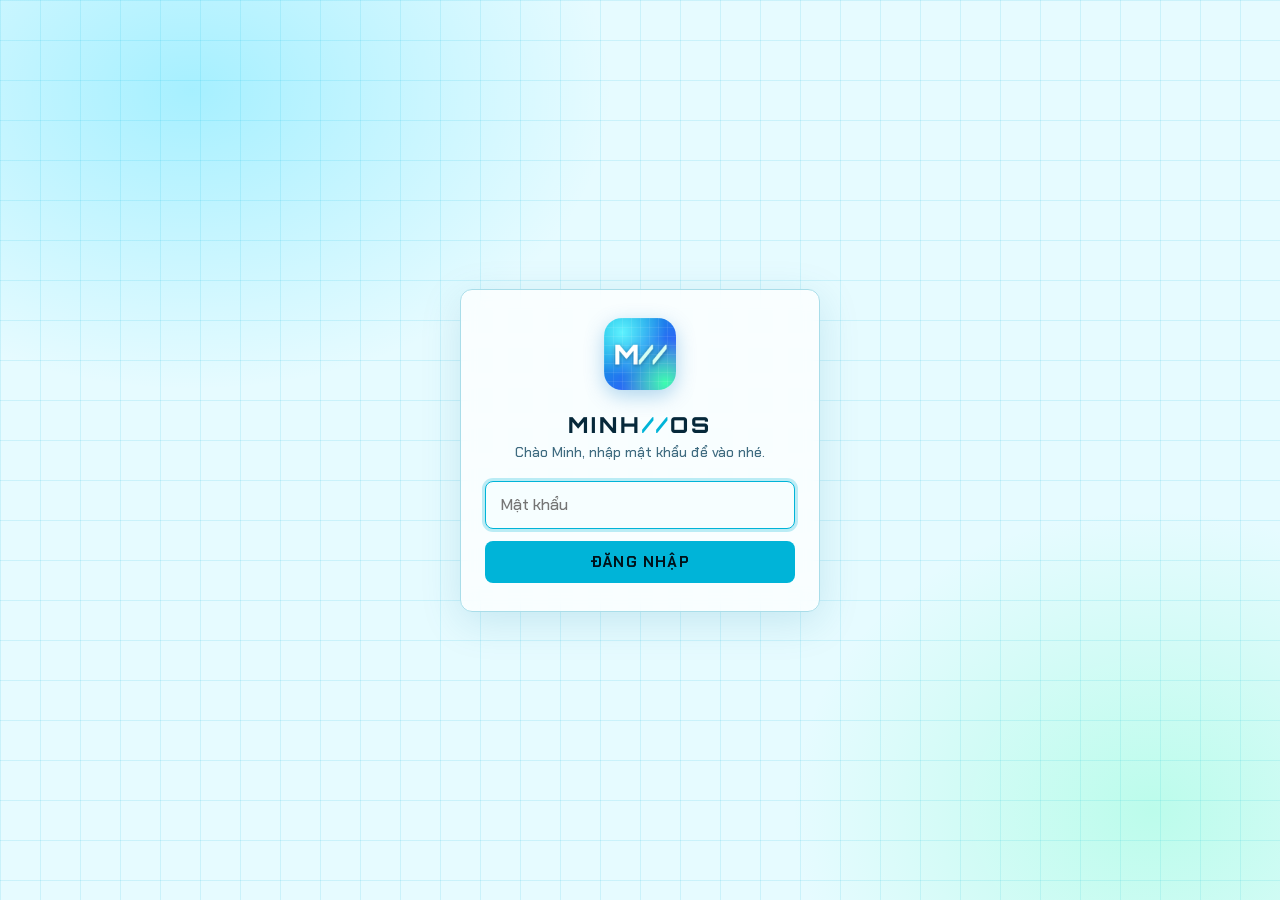
==== static/login.html @ 38ecf5d7 "Aqua Daylight default look, installable iPhone app, password sign-in, Render deploy - Aqua Daylight " ====
<!doctype html>
<html lang="vi">
<head>
<meta charset="utf-8">
<meta name="viewport" content="width=device-width, initial-scale=1, viewport-fit=cover">
<meta name="theme-color" content="#e6fbff">
<link rel="manifest" href="/manifest.webmanifest">
<link rel="apple-touch-icon" href="/static/icons/apple-touch-icon.png">
<meta name="apple-mobile-web-app-capable" content="yes">
<meta name="apple-mobile-web-app-title" content="MINH//OS">
<title>Đăng nhập · MINH//OS</title>
<link rel="stylesheet" href="https://fonts.googleapis.com/css2?family=Orbitron:wght@800&family=Chakra+Petch:wght@500;600;700&display=swap">
<style>
  *{box-sizing:border-box}
  body{margin:0;min-height:100vh;display:grid;place-items:center;padding:24px;color:#06283a;font:500 16px/1.5 "Chakra Petch",system-ui,sans-serif;
    background:radial-gradient(700px 500px at 15% 10%,rgba(0,210,255,.28),transparent 60%),radial-gradient(600px 500px at 90% 90%,rgba(61,255,176,.25),transparent 60%),
    linear-gradient(rgba(0,180,216,.12) 1px,transparent 1px) 0 0/40px 40px,linear-gradient(90deg,rgba(0,180,216,.12) 1px,transparent 1px) 0 0/40px 40px,#e6fbff}
  form{width:100%;max-width:360px;background:rgba(255,255,255,.75);backdrop-filter:blur(10px);border:1px solid #a9dde9;border-radius:12px;padding:28px 24px;
    box-shadow:0 10px 40px rgba(0,120,160,.15);text-align:center}
  img{width:72px;height:72px;border-radius:18px;box-shadow:0 6px 20px rgba(0,120,200,.3)}
  h1{font:800 22px Orbitron,sans-serif;letter-spacing:.14em;margin:14px 0 4px}
  h1 span{color:#00b4d8}
  p{margin:0 0 18px;color:#3f6b80;font-size:14px}
  input{width:100%;font:inherit;padding:11px 14px;border:1px solid #a9dde9;border-radius:8px;background:#f6feff;color:inherit}
  input:focus{outline:none;border-color:#00b4d8;box-shadow:0 0 0 3px rgba(0,180,216,.25)}
  button{width:100%;margin-top:12px;font:700 15px "Chakra Petch",sans-serif;letter-spacing:.08em;text-transform:uppercase;padding:11px;border:0;border-radius:8px;
    background:#00b4d8;color:#00121a;cursor:pointer;transition:transform .15s,box-shadow .2s}
  button:hover{box-shadow:0 6px 18px rgba(0,180,216,.4);transform:translateY(-1px)}
  .err{color:#c0185f;margin:12px 0 0;font-size:14px}
</style>
</head>
<body>
<form method="post" action="/login">
  <img src="/static/icons/icon-192.png" alt="">
  <h1>MINH<span>//</span>OS</h1>
  <p>Chào Minh, nhập mật khẩu để vào nhé.</p>
  <input type="password" name="password" placeholder="Mật khẩu" autocomplete="current-password" required autofocus aria-label="Mật khẩu">
  <button>Đăng nhập</button>
  <!--ERR-->
</form>
</body>
</html>
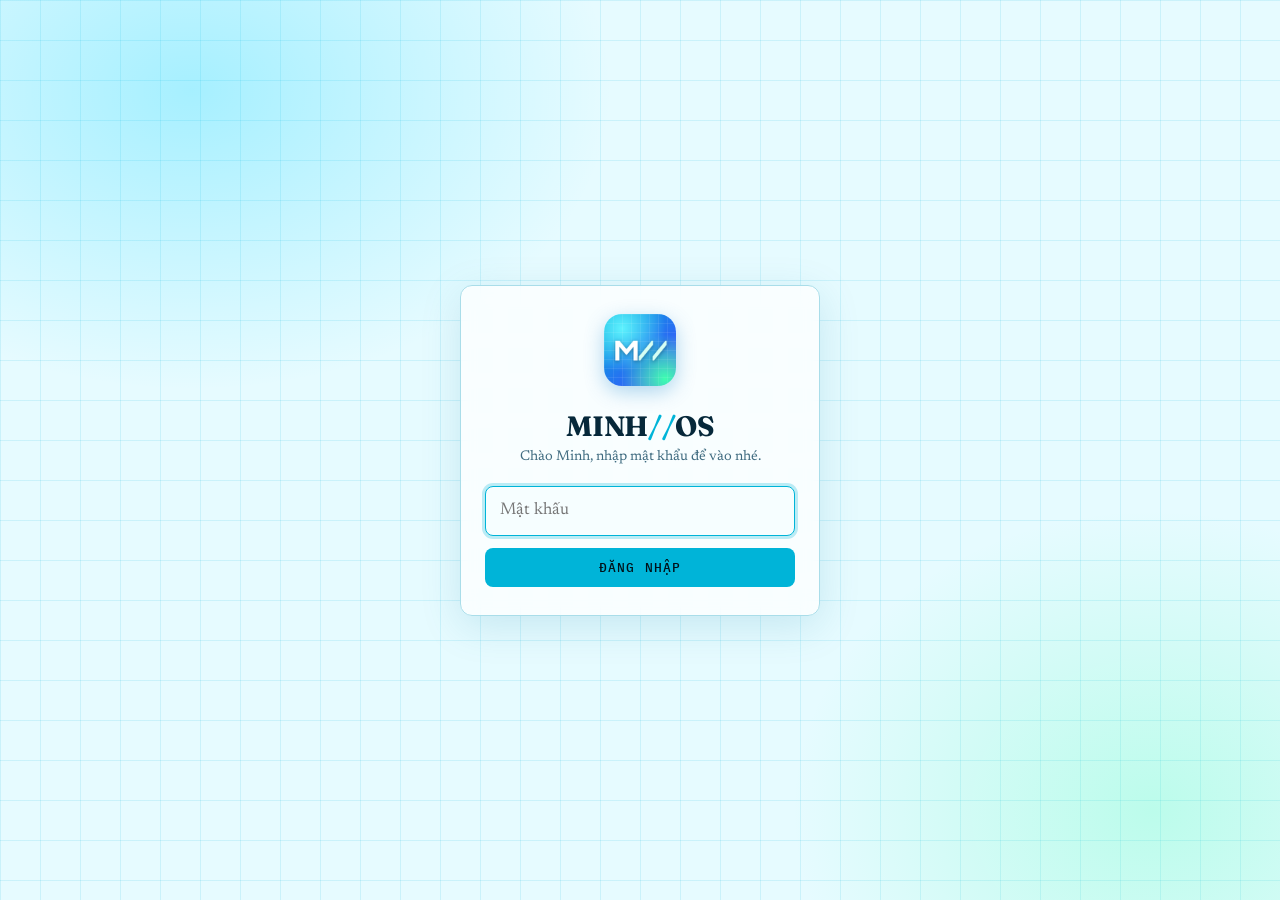
==== commit 99f1a342: "Focus music, serif fonts, separate menu scroll, runner background - Pomodoro focus music: embedded Y" ====
--- a/static/login.html
+++ b/static/login.html
@@ -9,21 +9,21 @@
 <meta name="apple-mobile-web-app-capable" content="yes">
 <meta name="apple-mobile-web-app-title" content="MINH//OS">
 <title>Đăng nhập · MINH//OS</title>
-<link rel="stylesheet" href="https://fonts.googleapis.com/css2?family=Orbitron:wght@800&family=Chakra+Petch:wght@500;600;700&display=swap">
+<link rel="stylesheet" href="https://fonts.googleapis.com/css2?family=Fraunces:opsz,wght@9..144,700&family=Newsreader:opsz,wght@6..72,400;6..72,500&family=IBM+Plex+Mono:wght@500&display=swap">
 <style>
   *{box-sizing:border-box}
-  body{margin:0;min-height:100vh;display:grid;place-items:center;padding:24px;color:#06283a;font:500 16px/1.5 "Chakra Petch",system-ui,sans-serif;
+  body{margin:0;min-height:100vh;display:grid;place-items:center;padding:24px;color:#06283a;font:400 17px/1.5 Newsreader,Georgia,serif;
     background:radial-gradient(700px 500px at 15% 10%,rgba(0,210,255,.28),transparent 60%),radial-gradient(600px 500px at 90% 90%,rgba(61,255,176,.25),transparent 60%),
     linear-gradient(rgba(0,180,216,.12) 1px,transparent 1px) 0 0/40px 40px,linear-gradient(90deg,rgba(0,180,216,.12) 1px,transparent 1px) 0 0/40px 40px,#e6fbff}
   form{width:100%;max-width:360px;background:rgba(255,255,255,.75);backdrop-filter:blur(10px);border:1px solid #a9dde9;border-radius:12px;padding:28px 24px;
     box-shadow:0 10px 40px rgba(0,120,160,.15);text-align:center}
   img{width:72px;height:72px;border-radius:18px;box-shadow:0 6px 20px rgba(0,120,200,.3)}
-  h1{font:800 22px Orbitron,sans-serif;letter-spacing:.14em;margin:14px 0 4px}
+  h1{font:700 28px Fraunces,Georgia,serif;letter-spacing:-.01em;margin:14px 0 4px}
   h1 span{color:#00b4d8}
   p{margin:0 0 18px;color:#3f6b80;font-size:14px}
   input{width:100%;font:inherit;padding:11px 14px;border:1px solid #a9dde9;border-radius:8px;background:#f6feff;color:inherit}
   input:focus{outline:none;border-color:#00b4d8;box-shadow:0 0 0 3px rgba(0,180,216,.25)}
-  button{width:100%;margin-top:12px;font:700 15px "Chakra Petch",sans-serif;letter-spacing:.08em;text-transform:uppercase;padding:11px;border:0;border-radius:8px;
+  button{width:100%;margin-top:12px;font:500 13px "IBM Plex Mono",monospace;letter-spacing:.08em;text-transform:uppercase;padding:11px;border:0;border-radius:8px;
     background:#00b4d8;color:#00121a;cursor:pointer;transition:transform .15s,box-shadow .2s}
   button:hover{box-shadow:0 6px 18px rgba(0,180,216,.4);transform:translateY(-1px)}
   .err{color:#c0185f;margin:12px 0 0;font-size:14px}
